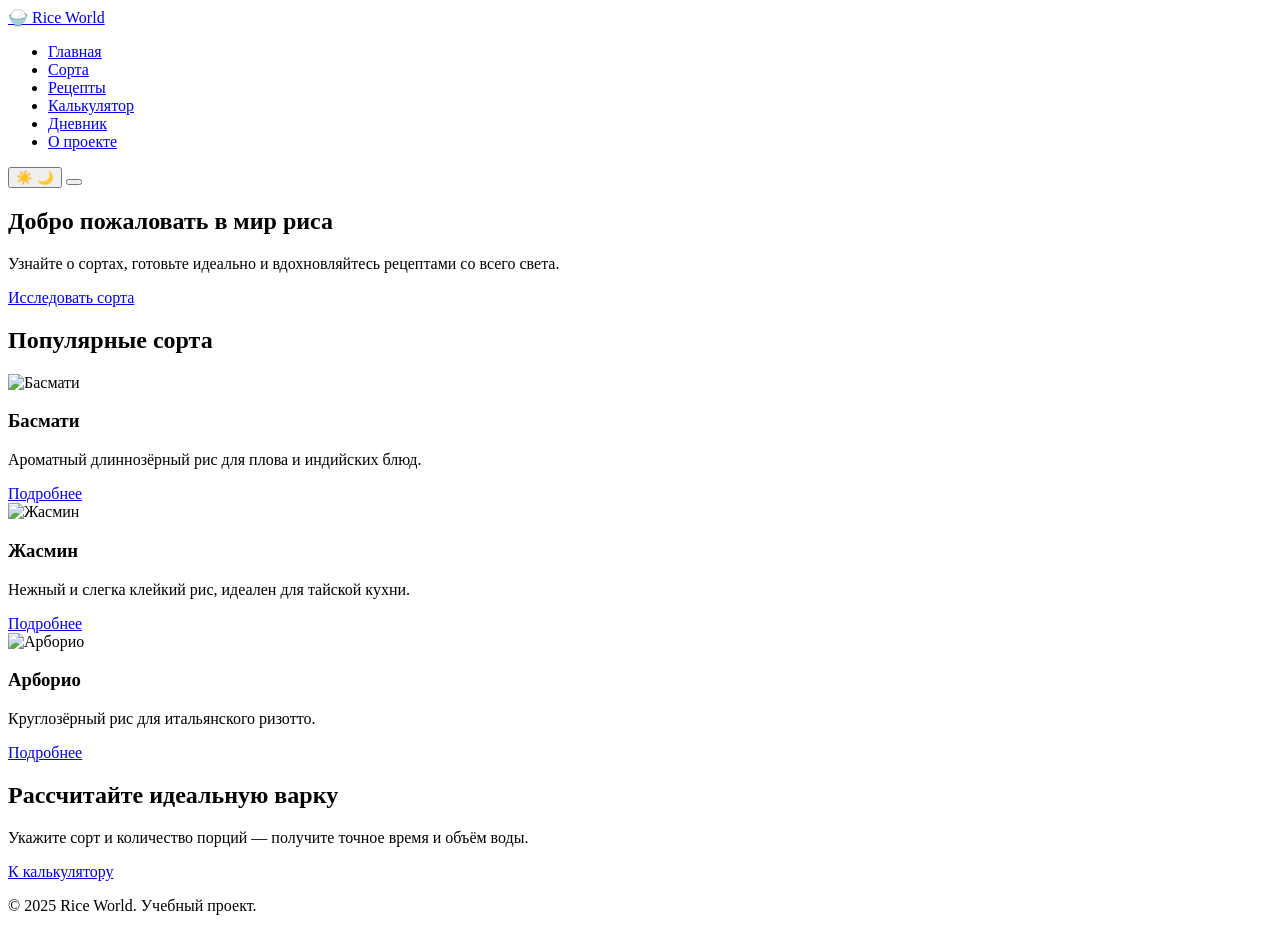
==== index.html @ 1bc92514 "добавил все html страницы сайта" ====
<!DOCTYPE html>
<html lang="ru">
<head>
  <meta charset="UTF-8">
  <meta name="viewport" content="width=device-width, initial-scale=1.0">
  <title>Rice World — Главная</title>
  <link rel="stylesheet" href="css/style.css">
</head>
<body>
  <header class="site-header">
    <div class="container header-inner">
      <a href="index.html" class="logo">🍚 Rice World</a>
      <nav id="main-nav" class="main-nav">
        <ul class="nav-list">
          <li><a href="index.html" class="active">Главная</a></li>
          <li><a href="varieties.html">Сорта</a></li>
          <li><a href="recipes.html">Рецепты</a></li>
          <li><a href="calculator.html">Калькулятор</a></li>
          <li><a href="diary.html">Дневник</a></li>
          <li><a href="about.html">О проекте</a></li>
        </ul>
      </nav>
      <button id="theme-toggle" class="theme-toggle" aria-label="Переключить тему">
        <span class="icon-light">☀️</span>
        <span class="icon-dark">🌙</span>
      </button>
      <button id="burger-btn" class="burger-btn" aria-label="Меню">
        <span></span><span></span><span></span>
      </button>
    </div>
  </header>

  <main class="site-main">
    <div class="container">
      <section class="hero">
        <h1>Добро пожаловать в мир риса</h1>
        <p>Узнайте о сортах, готовьте идеально и вдохновляйтесь рецептами со всего света.</p>
        <a href="varieties.html" class="btn btn-primary">Исследовать сорта</a>
      </section>

      <section class="popular">
        <h2>Популярные сорта</h2>
        <div class="cards-grid">
          <article class="card">
            <img src="https://images.unsplash.com/photo-1586201375761-83865001e8a3?w=400&h=300&fit=crop" alt="Басмати" loading="lazy">
            <h3>Басмати</h3>
            <p>Ароматный длиннозёрный рис для плова и индийских блюд.</p>
            <a href="varieties.html#basmati" class="btn btn-small">Подробнее</a>
          </article>
          <article class="card">
            <img src="https://images.unsplash.com/photo-1574144611937-0df059b5ef3e?w=400&h=300&fit=crop" alt="Жасмин" loading="lazy">
            <h3>Жасмин</h3>
            <p>Нежный и слегка клейкий рис, идеален для тайской кухни.</p>
            <a href="varieties.html#jasmine" class="btn btn-small">Подробнее</a>
          </article>
          <article class="card">
            <img src="https://images.unsplash.com/photo-1596560548464-f010549b84b9?w=400&h=300&fit=crop" alt="Арборио" loading="lazy">
            <h3>Арборио</h3>
            <p>Круглозёрный рис для итальянского ризотто.</p>
            <a href="varieties.html#arborio" class="btn btn-small">Подробнее</a>
          </article>
        </div>
      </section>

      <section class="cta">
        <h2>Рассчитайте идеальную варку</h2>
        <p>Укажите сорт и количество порций — получите точное время и объём воды.</p>
        <a href="calculator.html" class="btn btn-secondary">К калькулятору</a>
      </section>
    </div>
  </main>

  <footer class="site-footer">
    <div class="container">
      <p>© 2025 Rice World. Учебный проект.</p>
    </div>
  </footer>

  <script src="js/theme.js" defer></script>
</body>
</html>
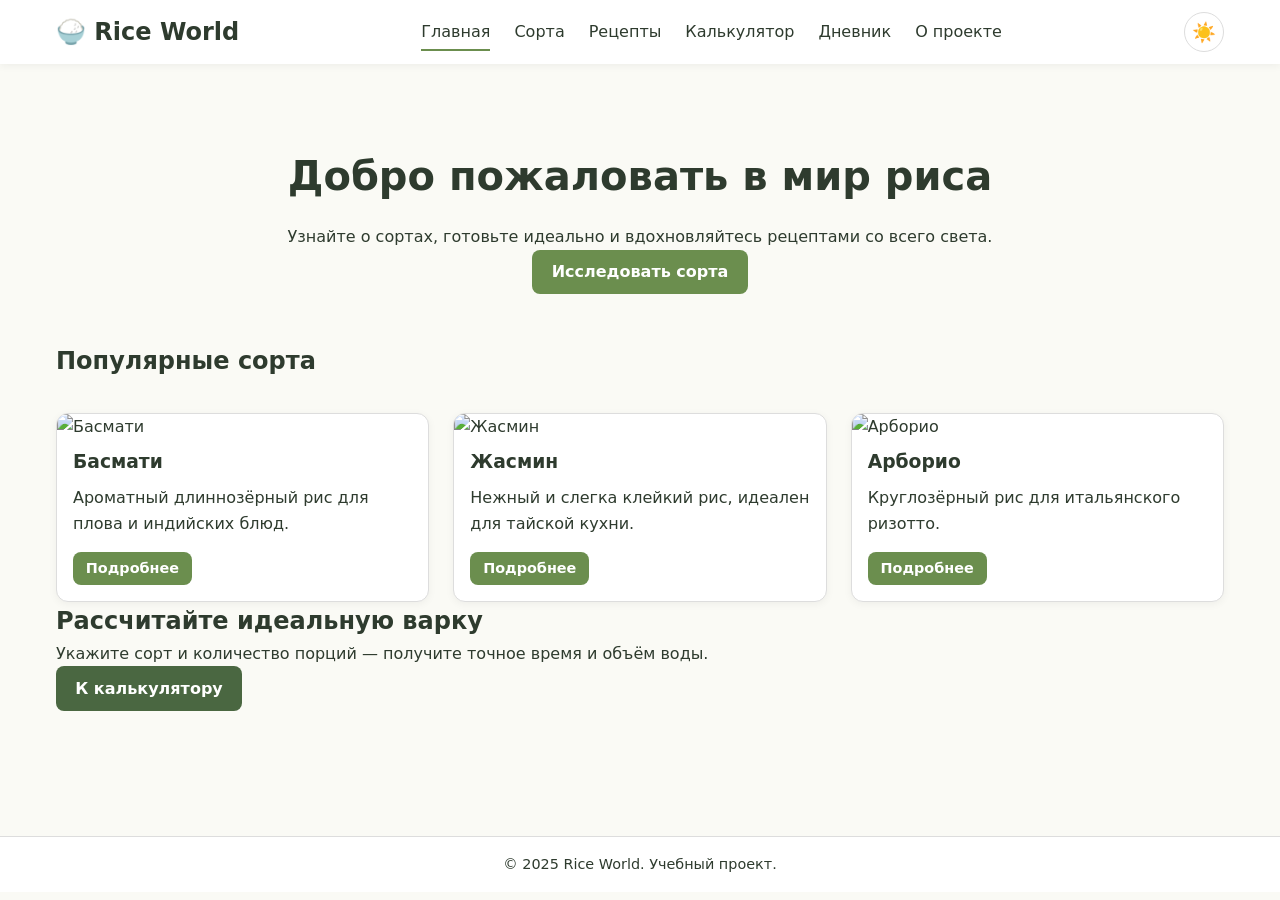
==== commit 9ec93120: "адаптивная верстка, Flexbox/Grid, светлая и тёмная темы" ====
--- a/index.html
+++ b/index.html
@@ -5,6 +5,7 @@
   <meta name="viewport" content="width=device-width, initial-scale=1.0">
   <title>Rice World — Главная</title>
   <link rel="stylesheet" href="css/style.css">
+
 </head>
 <body>
   <header class="site-header">
--- a/css/style.css
+++ b/css/style.css
@@ -0,0 +1,263 @@
+
+
+:root {
+  --bg: #FAFAF5;
+  --text: #2E3B2E;
+  --accent: #6B8E4E;
+  --header-bg: #ffffff;
+  --card-bg: #ffffff;
+  --border: #ddd;
+  --shadow: 0 2px 8px rgba(0,0,0,0.05);
+}
+
+body.dark {
+  --bg: #1E261C;
+  --text: #E0E6D8;
+  --accent: #8CA86B;
+  --header-bg: #2A3328;
+  --card-bg: #2A3328;
+  --border: #4A5A44;
+  --shadow: 0 2px 8px rgba(0,0,0,0.3);
+}
+
+*, *::before, *::after {
+  box-sizing: border-box;
+  margin: 0;
+  padding: 0;
+}
+
+body {
+  font-family: 'Segoe UI', system-ui, sans-serif;
+  background: var(--bg);
+  color: var(--text);
+  line-height: 1.6;
+  transition: background 0.3s, color 0.3s;
+}
+
+.container {
+  max-width: 1200px;
+  margin: 0 auto;
+  padding: 0 1rem;
+}
+
+a {
+  color: var(--accent);
+  text-decoration: none;
+}
+
+.site-header {
+  background: var(--header-bg);
+  box-shadow: var(--shadow);
+  position: sticky;
+  top: 0;
+  z-index: 100;
+}
+
+.header-inner {
+  display: flex;
+  justify-content: space-between;
+  align-items: center;
+  height: 64px;
+}
+
+.logo {
+  font-size: 1.5rem;
+  font-weight: bold;
+  color: var(--text);
+}
+
+.nav-list {
+  display: flex;
+  list-style: none;
+  gap: 1.5rem;
+}
+
+.nav-list a {
+  color: var(--text);
+  padding: 0.5rem 0;
+  border-bottom: 2px solid transparent;
+  transition: border-color 0.2s;
+}
+
+.nav-list a.active,
+.nav-list a:hover {
+  border-bottom-color: var(--accent);
+}
+
+/* Кнопка темы */
+.theme-toggle {
+  background: none;
+  border: 1px solid var(--border);
+  border-radius: 50%;
+  width: 40px;
+  height: 40px;
+  font-size: 1.2rem;
+  cursor: pointer;
+  display: flex;
+  align-items: center;
+  justify-content: center;
+  color: var(--text);
+  background: var(--card-bg);
+}
+
+.icon-dark { display: none; }
+body.dark .icon-light { display: none; }
+body.dark .icon-dark { display: inline; }
+
+.burger-btn {
+  display: none;
+  flex-direction: column;
+  gap: 5px;
+  background: none;
+  border: none;
+  cursor: pointer;
+}
+.burger-btn span {
+  width: 25px;
+  height: 3px;
+  background: var(--text);
+  border-radius: 2px;
+}
+
+.site-main {
+  padding: 2rem 0;
+  min-height: calc(100vh - 128px);
+}
+
+.hero {
+  text-align: center;
+  padding: 3rem 0;
+}
+
+.hero h1 {
+  font-size: 2.5rem;
+  margin-bottom: 1rem;
+}
+
+.cards-grid {
+  display: grid;
+  grid-template-columns: repeat(auto-fill, minmax(280px, 1fr));
+  gap: 1.5rem;
+  margin-top: 2rem;
+}
+
+.card {
+  background: var(--card-bg);
+  border: 1px solid var(--border);
+  border-radius: 12px;
+  overflow: hidden;
+  box-shadow: var(--shadow);
+  transition: transform 0.2s;
+}
+
+.card:hover {
+  transform: translateY(-4px);
+}
+
+.card img {
+  width: 100%;
+  height: 180px;
+  object-fit: cover;
+}
+
+.card h2, .card h3 {
+  margin: 0.5rem 1rem;
+}
+
+.card p {
+  margin: 0.5rem 1rem 1rem;
+}
+
+.btn {
+  display: inline-block;
+  padding: 0.6rem 1.2rem;
+  border-radius: 8px;
+  border: none;
+  cursor: pointer;
+  font-weight: 600;
+  background: var(--accent);
+  color: #fff;
+  text-align: center;
+}
+
+.btn-small {
+  padding: 0.3rem 0.8rem;
+  font-size: 0.9rem;
+  margin: 0 1rem 1rem;
+}
+
+.btn-primary { background: var(--accent); }
+.btn-secondary { background: #4a6741; }
+
+.form-group {
+  margin-bottom: 1rem;
+}
+
+.form-group label {
+  display: block;
+  margin-bottom: 0.3rem;
+  font-weight: 500;
+}
+
+input, select, textarea {
+  width: 100%;
+  padding: 0.6rem;
+  border: 1px solid var(--border);
+  border-radius: 6px;
+  background: var(--card-bg);
+  color: var(--text);
+  font: inherit;
+}
+
+.result-block {
+  margin-top: 2rem;
+  padding: 1.5rem;
+  border-radius: 12px;
+  background: var(--card-bg);
+  border: 1px solid var(--border);
+}
+
+.diary-list {
+  margin-top: 2rem;
+}
+
+.diary-card {
+  background: var(--card-bg);
+  border: 1px solid var(--border);
+  border-radius: 8px;
+  padding: 1rem;
+  margin-bottom: 1rem;
+}
+
+.btn-delete {
+  background: #c44;
+  color: #fff;
+  border: none;
+  padding: 0.3rem 0.8rem;
+  border-radius: 4px;
+  cursor: pointer;
+  margin-top: 0.5rem;
+}
+
+.site-footer {
+  background: var(--header-bg);
+  border-top: 1px solid var(--border);
+  text-align: center;
+  padding: 1rem;
+  font-size: 0.9rem;
+}
+
+@media (max-width: 768px) {
+  .header-inner {
+    flex-wrap: wrap;
+  }
+  .main-nav {
+    display: none;
+  }
+  .burger-btn {
+    display: flex;
+  }
+  .hero h1 {
+    font-size: 2rem;
+  }
+}
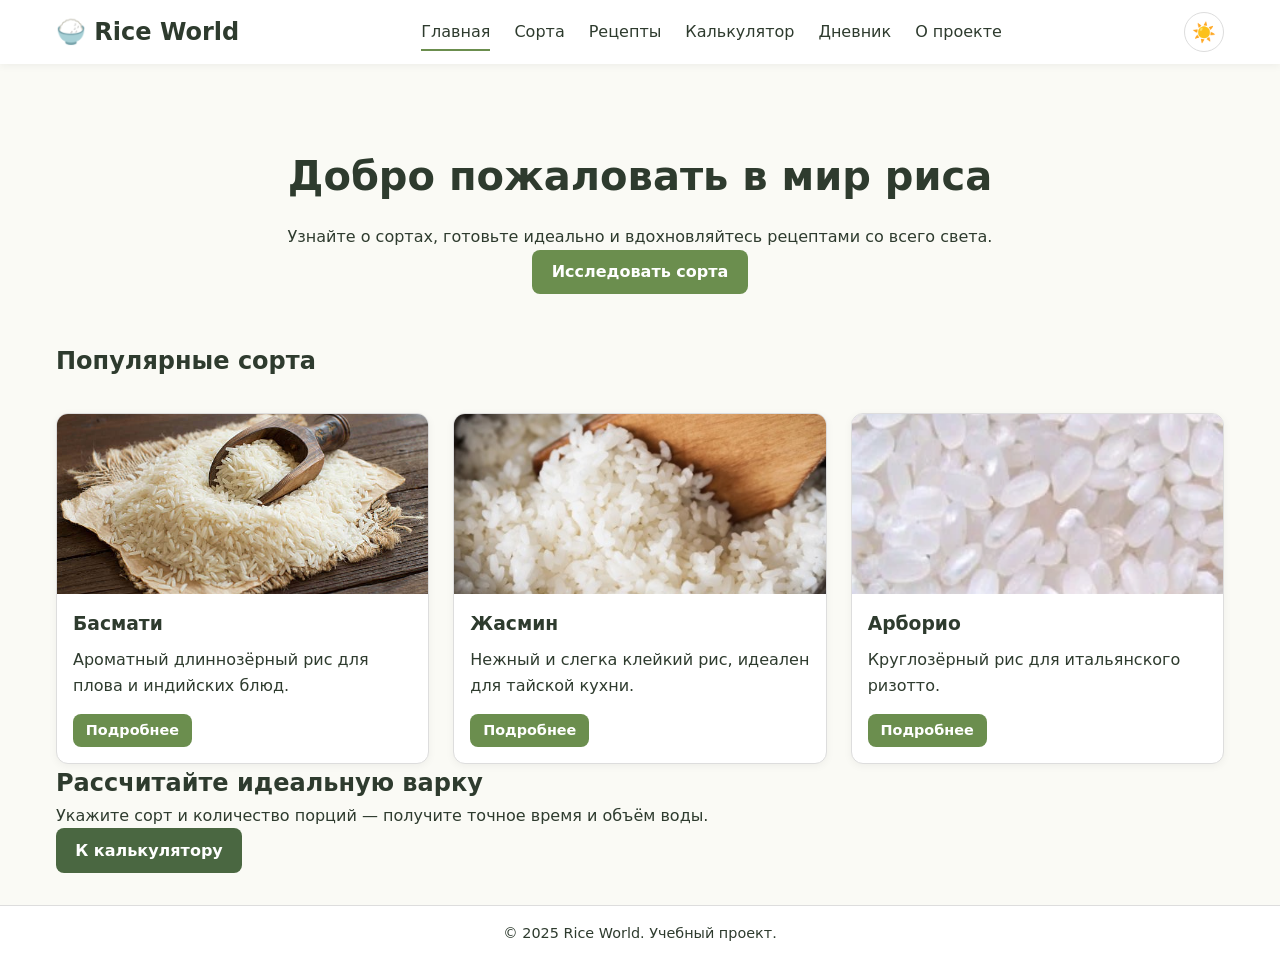
==== commit 05f7416f: "добавил фото" ====
--- a/index.html
+++ b/index.html
@@ -5,7 +5,6 @@
   <meta name="viewport" content="width=device-width, initial-scale=1.0">
   <title>Rice World — Главная</title>
   <link rel="stylesheet" href="css/style.css">
-
 </head>
 <body>
   <header class="site-header">
@@ -43,19 +42,19 @@
         <h2>Популярные сорта</h2>
         <div class="cards-grid">
           <article class="card">
-            <img src="https://images.unsplash.com/photo-1586201375761-83865001e8a3?w=400&h=300&fit=crop" alt="Басмати" loading="lazy">
+            <img src="images/basmati.jpg" alt="Басмати" loading="lazy">
             <h3>Басмати</h3>
             <p>Ароматный длиннозёрный рис для плова и индийских блюд.</p>
             <a href="varieties.html#basmati" class="btn btn-small">Подробнее</a>
           </article>
           <article class="card">
-            <img src="https://images.unsplash.com/photo-1574144611937-0df059b5ef3e?w=400&h=300&fit=crop" alt="Жасмин" loading="lazy">
+            <img src="images/jasmine.jpg" alt="Жасмин" loading="lazy">
             <h3>Жасмин</h3>
             <p>Нежный и слегка клейкий рис, идеален для тайской кухни.</p>
             <a href="varieties.html#jasmine" class="btn btn-small">Подробнее</a>
           </article>
           <article class="card">
-            <img src="https://images.unsplash.com/photo-1596560548464-f010549b84b9?w=400&h=300&fit=crop" alt="Арборио" loading="lazy">
+            <img src="images/arborio.jpg" alt="Арборио" loading="lazy">
             <h3>Арборио</h3>
             <p>Круглозёрный рис для итальянского ризотто.</p>
             <a href="varieties.html#arborio" class="btn btn-small">Подробнее</a>
@@ -78,5 +77,6 @@
   </footer>
 
   <script src="js/theme.js" defer></script>
+  <script src="js/burger.js" defer></script>
 </body>
 </html>
--- a/css/style.css
+++ b/css/style.css
@@ -260,4 +260,5 @@
   .hero h1 {
     font-size: 2rem;
   }
+  @media (max-width: 768px)
 }
